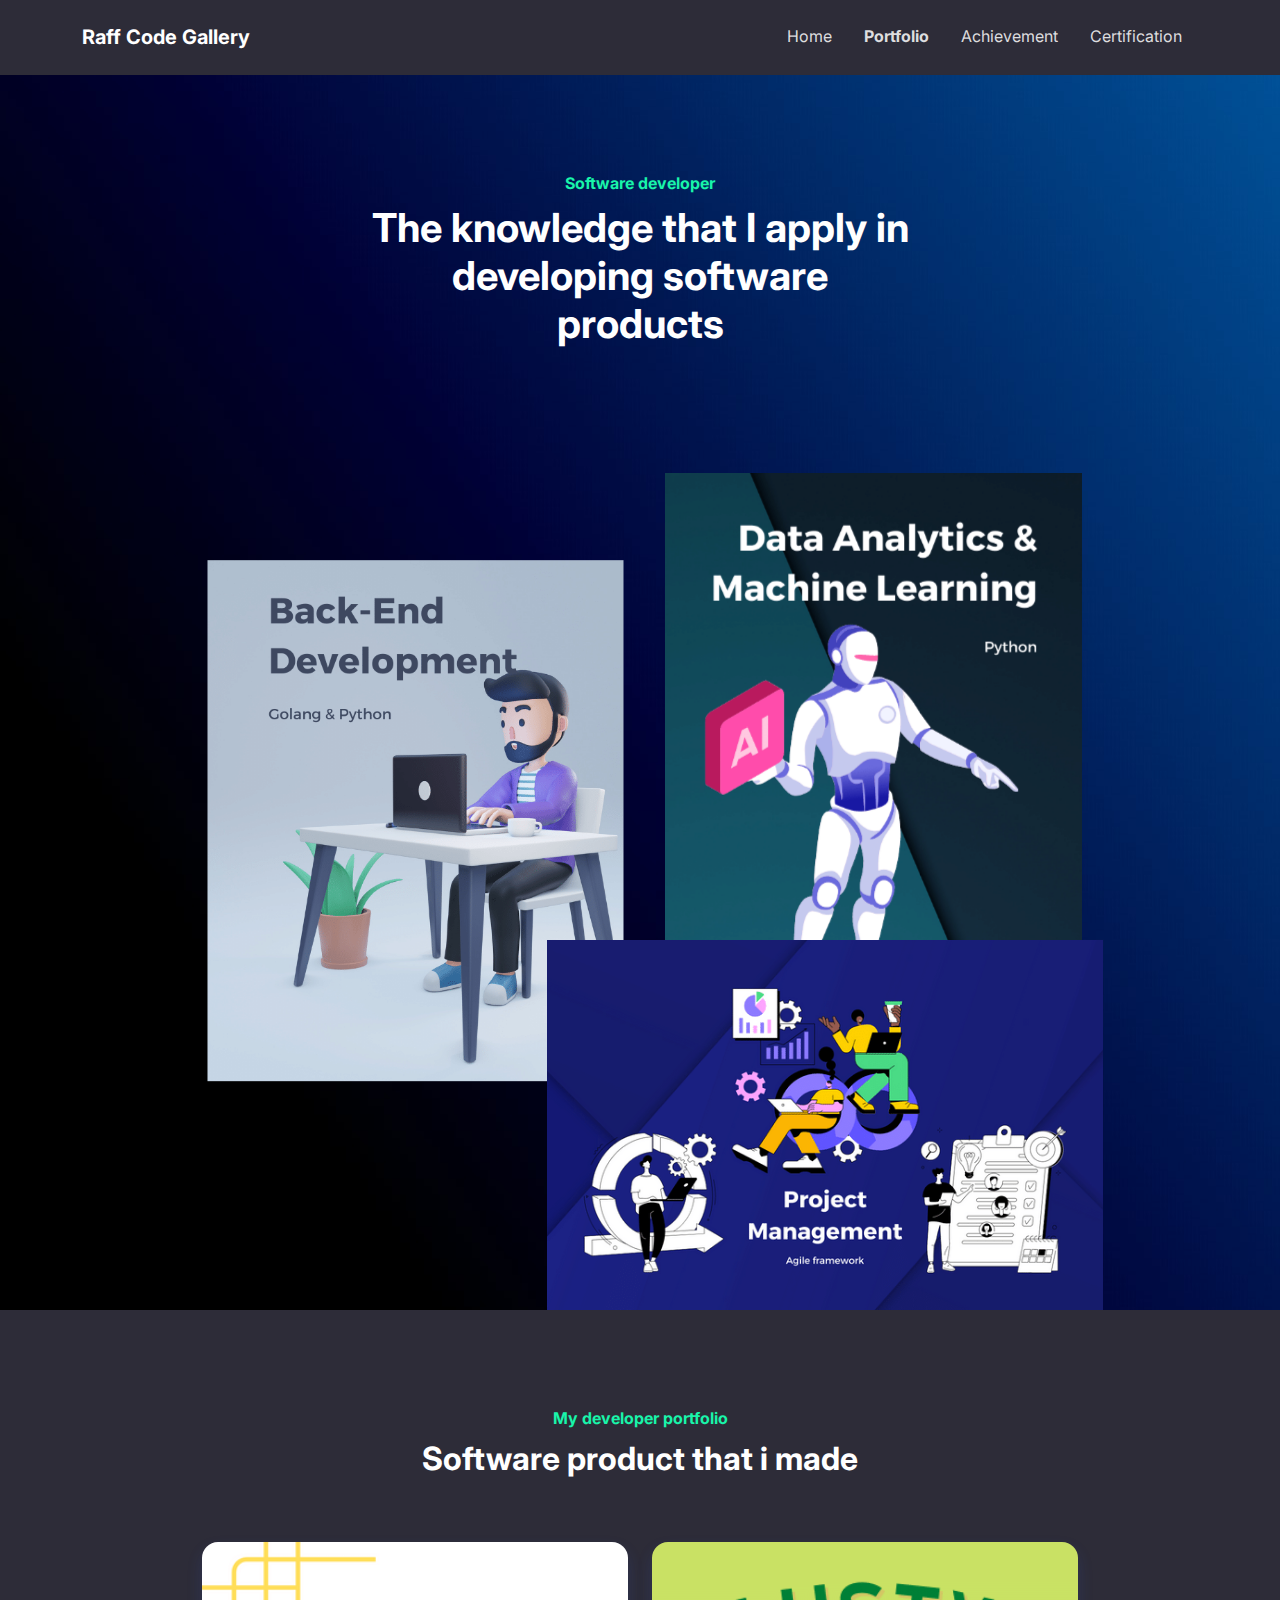
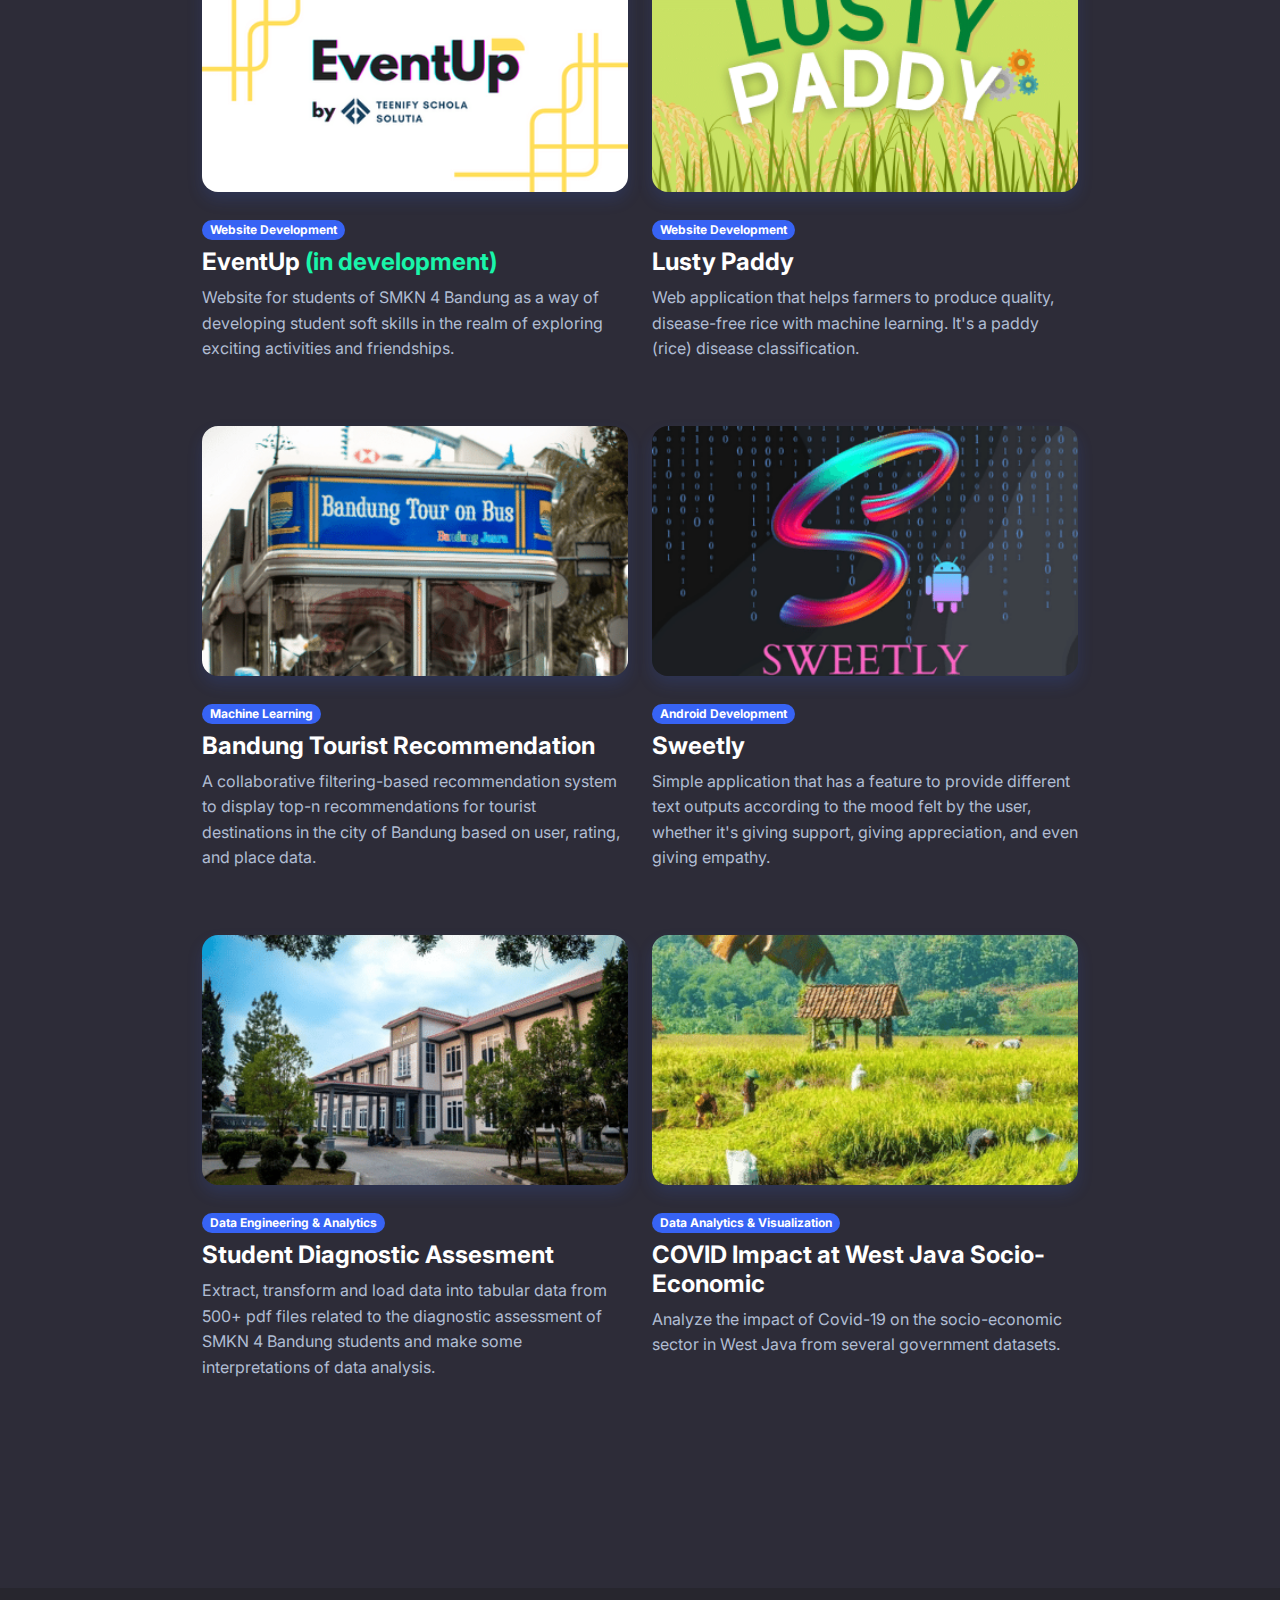
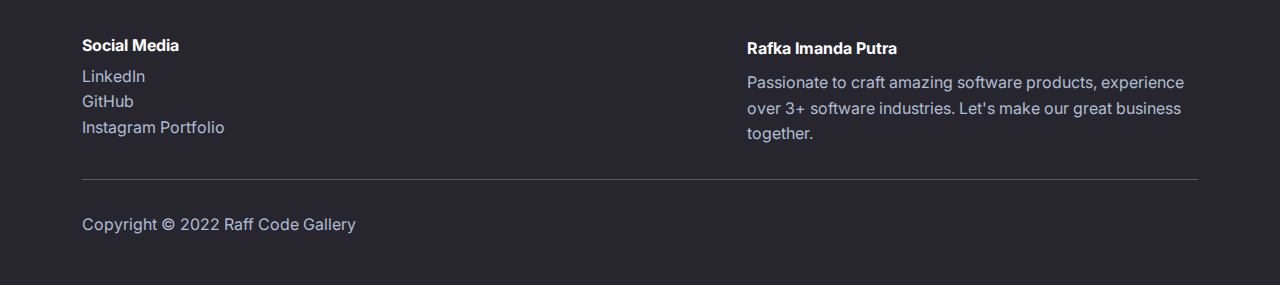
==== portfolio.html @ 907ae6d8 "updated version" ====
<!DOCTYPE html>
<html lang="en">

<head>
    <meta charset="utf-8">
    <meta name="viewport" content="width=device-width, initial-scale=1.0, shrink-to-fit=no">
    <title>Portfolio - Raff Code Gallery</title>
    <meta name="description" content="Rafka Imanda Putra portfolio website. Golang and Python Backend Developer. Has experience in 3 software companies and institutions in Indonesia.">
    <link rel="apple-touch-icon" type="image/png" sizes="180x180" href="/assets/img/apple-touch-icon.png">
    <link rel="icon" type="image/png" sizes="16x16" href="/assets/img/favicon-16x16.png">
    <link rel="icon" type="image/png" sizes="32x32" href="/assets/img/favicon-32x32.png">
    <link rel="icon" type="image/png" sizes="180x180" href="/assets/img/apple-touch-icon.png">
    <link rel="icon" type="image/png" sizes="192x192" href="/assets/img/android-chrome-192x192.png">
    <link rel="icon" type="image/png" sizes="512x512" href="/assets/img/android-chrome-512x512.png">
    <link rel="stylesheet" href="/assets/bootstrap/css/bootstrap.min.css">
    <link rel="manifest" href="/manifest.json">
    <link rel="stylesheet" href="https://fonts.googleapis.com/css?family=Inter:300italic,400italic,600italic,700italic,800italic,400,300,600,700,800&amp;display=swap">
    <link rel="stylesheet" href="/assets/css/untitled.css">
</head>

<body>
    <!-- Start: Navbar Centered Links -->
    <nav class="navbar navbar-dark navbar-expand-md sticky-top navbar-shrink py-3" id="mainNav">
        <div class="container"><a class="navbar-brand d-flex align-items-center" href="/">
            <span>Raff Code Gallery</span></a>
            <button data-bs-toggle="collapse" class="navbar-toggler" data-bs-target="#navcol-1"><span class="visually-hidden">Toggle navigation</span><span class="navbar-toggler-icon"></span></button>
            <div class="collapse navbar-collapse" id="navcol-1">
                <ul class="navbar-nav ms-auto">
                    <li class="nav-item"><a class="nav-link" href="/index.html">Home</a></li>
                    <li class="nav-item"><a class="nav-link active" href="/portfolio.html">Portfolio</a></li>
                    <li class="nav-item"><a class="nav-link" href="/achievements.html">Achievement</a></li>
                    <li class="nav-item"><a class="nav-link" href="/certification.html">Certification</a></li>
                </ul>
            </div>
        </div>
    </nav><!-- End: Navbar Centered Links -->
    <header class="bg-dark" id="bg-img">
        <!-- Start: Hero Clean Reverse -->
        <div class="container pt-4 pt-xl-5">
            <div class="row pt-5">
                <div class="col-md-8 col-xl-6 text-center text-md-start mx-auto">
                    <div class="text-center">
                        <p class="fw-bold text-success mb-2">Software developer</p>
                        <h1 class="fw-bold">The knowledge that I apply in developing software products</h1>
                    </div>
                </div>
                <div class="col-12 col-lg-10 mx-auto">
                    <div class="position-relative" style="display: flex;flex-wrap: wrap;justify-content: flex-end;">
                        <div style="position: relative;flex: 0 0 45%;transform: translate3d(-15%, 35%, 0);"><img class="img-fluid" data-bss-parallax="" data-bss-parallax-speed="0.8" src="/assets/img/portfolio/backend.png"></div>
                        <div style="position: relative;flex: 0 0 45%;transform: translate3d(-5%, 20%, 0);"><img class="img-fluid" data-bss-parallax="" data-bss-parallax-speed="0.4" src="/assets/img/portfolio/da-ml.png"></div>
                        <div style="position: relative;flex: 0 0 60%;transform: translate3d(0, 0%, 0);"><img class="img-fluid" data-bss-parallax="" data-bss-parallax-speed="0.25" src="/assets/img/portfolio/pm.png"></div>
                    </div>
                </div>
            </div>
        </div><!-- End: Hero Clean Reverse -->
    </header>
    <section class="py-5">
        <!-- Start: Projects Grid -->
        <div class="container py-5">
            <div class="row mb-5">
                <div class="col-md-8 col-xl-6 text-center mx-auto">
                    <p class="fw-bold text-success mb-2">My developer portfolio</p>
                    <h2 class="fw-bold">Software product that i made</h2>
                    <p class="text-muted w-lg-50"></p>
                </div>
            </div>
            <div class="row row-cols-1 row-cols-md-2 mx-auto" style="max-width: 900px;">
                <div class="col mb-4">
                    <div><a href="https://github.com/7ofuuu/eventUp-app" target="_blank"><img class="rounded img-fluid shadow w-100 fit-cover" src="/assets/img/portfolio/eventup.png" style="height: 250px;"></a>
                        <div class="py-4"><span class="badge bg-primary mb-2">Website Development</span>
                            <h4 class="fw-bold">EventUp <span class="text-success">(in development)</span></h4>
                            <p class="text-muted">Website for students of SMKN 4 Bandung as a way of developing student soft skills in the realm of exploring exciting activities and friendships.</p>
                        </div>
                    </div>
                </div>
                <div class="col mb-4">
                    <div><a href="https://github.com/rafka-imandaputra/Lusty-Paddy" target="_blank"><img class="rounded img-fluid shadow w-100 fit-cover" src="/assets/img/portfolio/lustyPaddy.png" style="height: 250px;"></a>
                        <div class="py-4"><span class="badge bg-primary mb-2">Website Development</span>
                            <h4 class="fw-bold">Lusty Paddy</h4>
                            <p class="text-muted">Web application that helps farmers to produce quality, disease-free rice with machine learning. It's a paddy (rice) disease classification.</p>
                        </div>
                    </div>
                </div>
                <div class="col mb-4">
                    <div><a href="https://github.com/rafka-imandaputra/Rafka-data-science-project-compilation/tree/main/Recommendation%20system" target="_blank"><img class="rounded img-fluid shadow w-100 fit-cover" src="/assets/img/portfolio/bandung.png" style="height: 250px;"></a>
                        <div class="py-4"><span class="badge bg-primary mb-2">Machine Learning</span>
                            <h4 class="fw-bold">Bandung Tourist Recommendation</h4>
                            <p class="text-muted"> A collaborative filtering-based recommendation system to display top-n recommendations for tourist destinations in the city of Bandung based on user, rating, and place data.</p>
                        </div>
                    </div>
                </div>
                <div class="col mb-4">
                    <div><a href="https://github.com/rafka-imandaputra/Sweetly-MoodBoosterGenerator" target="_blank"><img class="rounded img-fluid shadow w-100 fit-cover" src="/assets/img/portfolio/sweetly_logo.png" style="height: 250px;"></a>
                        <div class="py-4"><span class="badge bg-primary mb-2">Android Development</span>
                            <h4 class="fw-bold">Sweetly</h4>
                            <p class="text-muted">Simple application that has a feature to provide different text outputs according to the mood felt by the user, whether it's giving support, giving appreciation, and even giving empathy.</p>
                        </div>
                    </div>
                </div>
                <div class="col mb-4">
                    <div><a href="#"><img class="rounded img-fluid shadow w-100 fit-cover" src="/assets/img/portfolio/smkn4_bandung.png" style="height: 250px;"></a>
                        <div class="py-4"><span class="badge bg-primary mb-2">Data Engineering & Analytics</span>
                            <h4 class="fw-bold">Student Diagnostic Assesment</h4>
                            <p class="text-muted">Extract, transform and load data into tabular data from 500+ pdf files related to the diagnostic assessment of SMKN 4 Bandung students and make some interpretations of data analysis.</p>
                        </div>
                    </div>
                </div>
                <div class="col mb-4">
                    <div><a href="https://github.com/rafka-imandaputra/Rafka-data-science-project-compilation/tree/main/Covid-19%20Impact%20on%20West%20Java%20Socio-Economic%20Sector" target="_blank"><img class="rounded img-fluid shadow w-100 fit-cover" src="/assets/img/portfolio/west_java.png" style="height: 250px;"></a>
                        <div class="py-4"><span class="badge bg-primary mb-2">Data Analytics & Visualization</span>
                            <h4 class="fw-bold">COVID Impact at West Java Socio-Economic</h4>
                            <p class="text-muted">Analyze the impact of Covid-19 on the socio-economic sector in West Java from several government datasets.</p>
                        </div>
                    </div>
                </div>
            </div>
        </div><!-- End: Projects Grid -->
    </section>
    <!-- Start: Footer Multi Column -->
    <footer class="bg-dark mt-5">
        <div class="container py-4 py-lg-5">
            <div class="row justify-content-between">
                <!-- Start: Services -->
                <div class="col-sm-4 col-md-3 text-center text-lg-start d-flex flex-column item">
                    <h3 class="fs-6 fw-bold">Social Media</h3>
                    <ul class="list-unstyled">
                        <li><a href="https://www.linkedin.com/in/rafka-imanda-putra/" target="_blank">LinkedIn</a></li>
                        <li><a href="https://github.com/rafka-imandaputra" target="_blank">GitHub</a></li>
                        <li><a href="https://www.instagram.com/raff_codegallery/" target="_blank">Instagram Portfolio</a></li>
                    </ul>
                </div><!-- End: Services -->
                <!-- Start: Social Icons -->
                <div class="col-lg-5 text-center text-lg-start d-flex flex-column align-items-center order-first align-items-lg-start order-lg-last item social">
                    <div class="fw-bold d-flex align-items-center mb-2">
                        </span><span>Rafka Imanda Putra</span></div>
                    <p class="text-muted copyright">Passionate to craft amazing software products, experience over 3+ software industries. Let's make our great business together.</p>
                </div><!-- End: Social Icons -->
            </div>
            <hr>
            <div class="text-muted d-flex justify-content-between align-items-center pt-3">
                <p class="mb-0">Copyright © 2022 Raff Code Gallery</p>

            </div>
        </div>
    </footer><!-- End: Footer Multi Column -->
    <script src="https://cdnjs.cloudflare.com/ajax/libs/jquery/3.6.0/jquery.min.js"></script>
    <script src="https://cdn.jsdelivr.net/npm/bootstrap@5.2.0/dist/js/bootstrap.bundle.min.js"></script>
    <script src="/assets/js/bold-and-dark.js"></script>
</body>

</html>
---- assets/css/untitled.css ----
@media screen and (prefers-reduced-motion: no-preference) {
  html {
    scroll-behavior: smooth;
  }
}


#bg-img {
  background: url("/assets/img/main/gradienta-bKESVqfxass-unsplash.jpg");
}

#bg-img2 {
  background: url("/assets/img/main/gradienta-bKESVqfxass-unsplash.jpg");
}
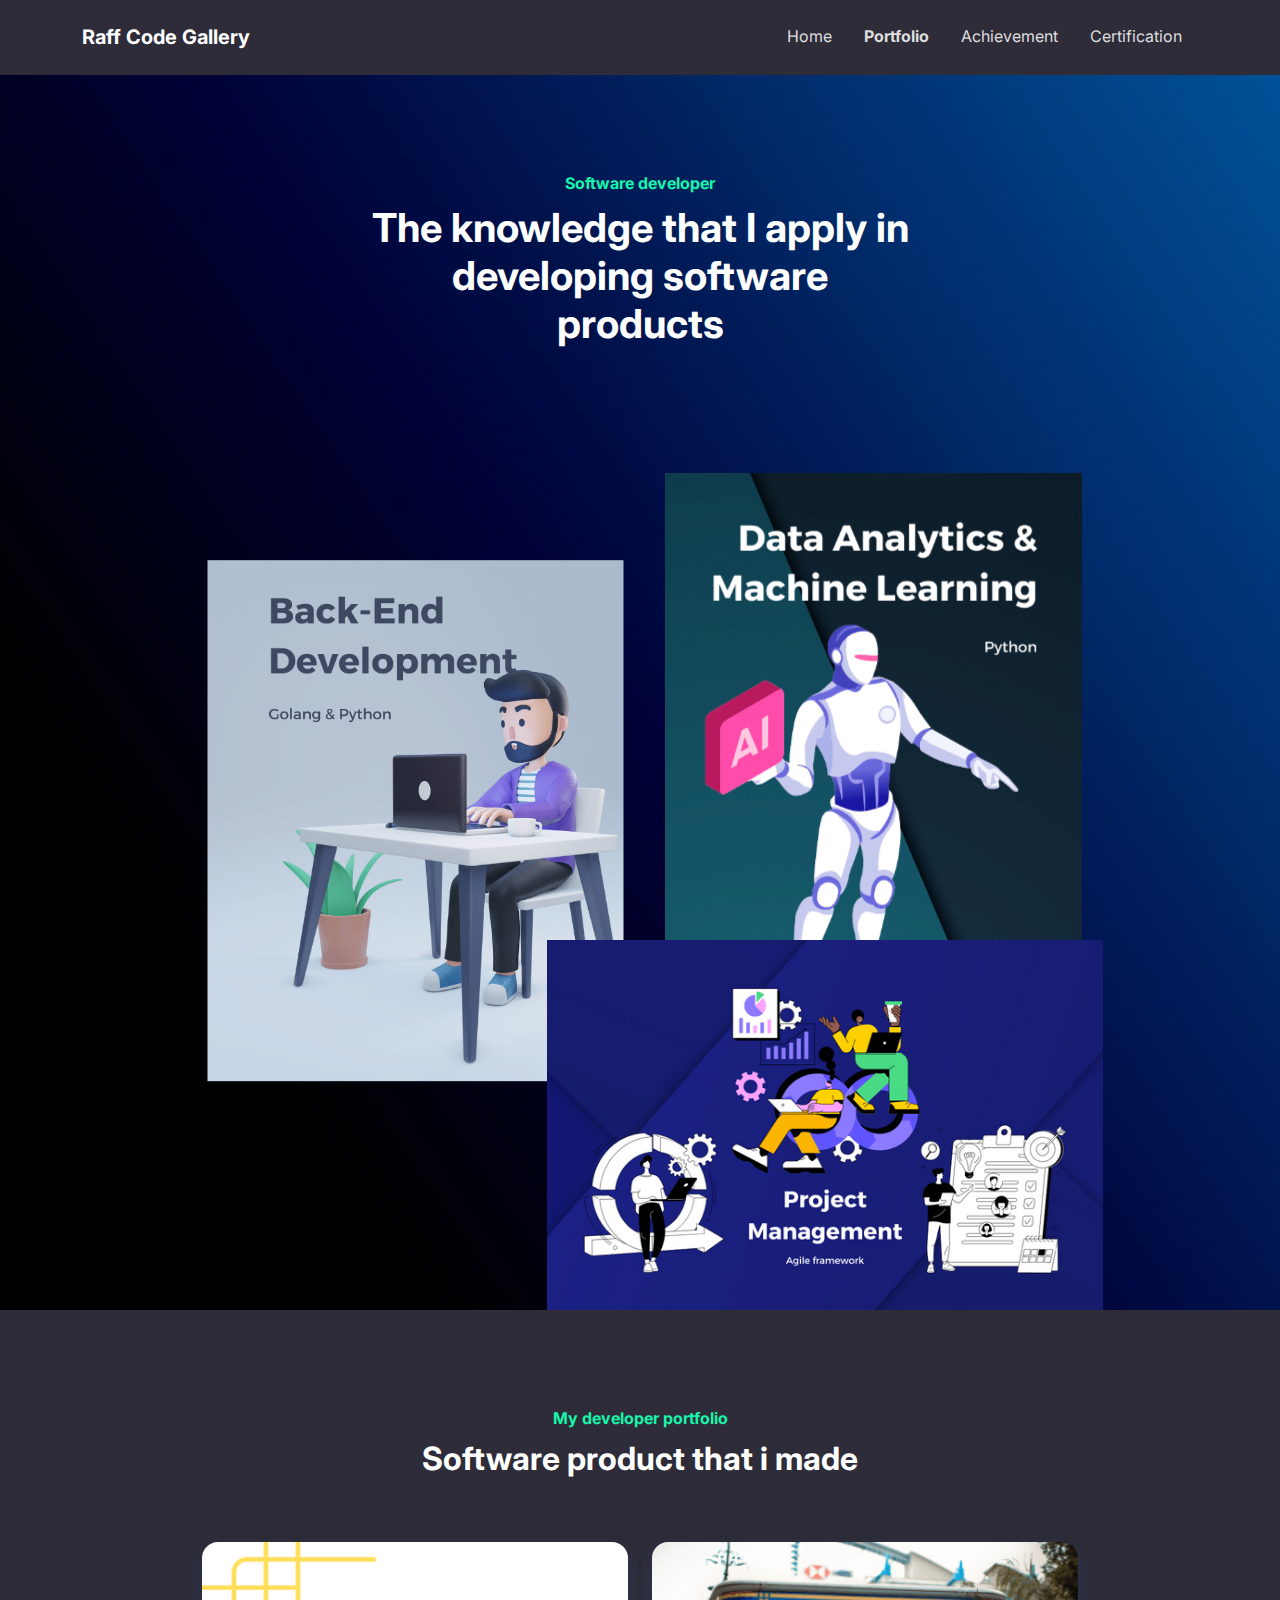
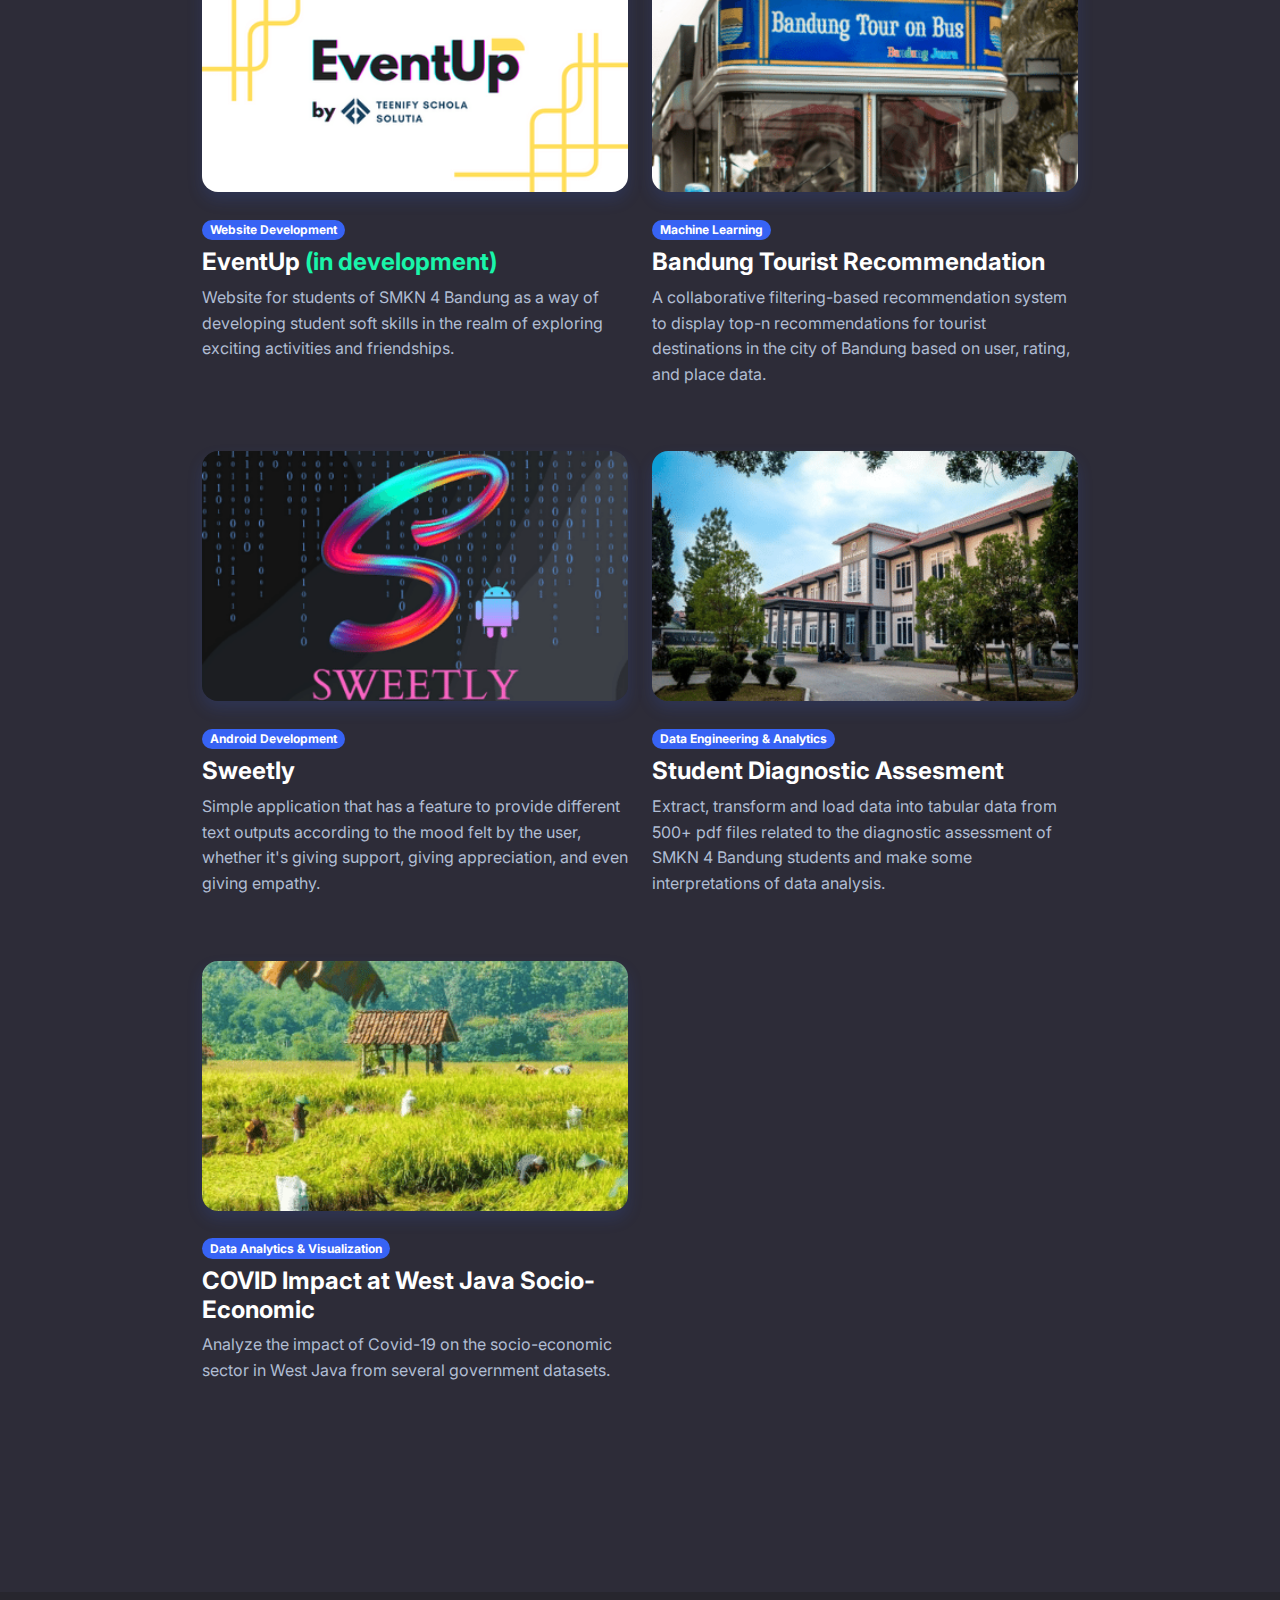
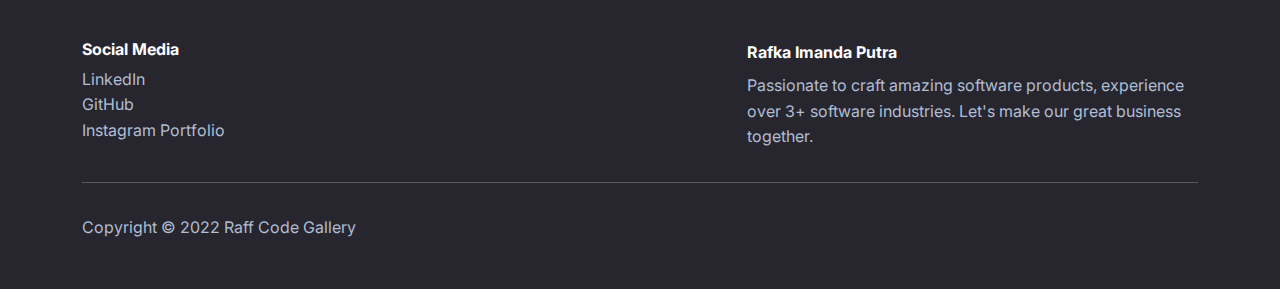
==== commit 230d4e4e: "Update portfolio.html" ====
--- a/portfolio.html
+++ b/portfolio.html
@@ -73,14 +73,14 @@
                         </div>
                     </div>
                 </div>
-                <div class="col mb-4">
+<!--                 <div class="col mb-4">
                     <div><a href="https://github.com/rafka-imandaputra/Lusty-Paddy" target="_blank"><img class="rounded img-fluid shadow w-100 fit-cover" src="/assets/img/portfolio/lustyPaddy.png" style="height: 250px;"></a>
                         <div class="py-4"><span class="badge bg-primary mb-2">Website Development</span>
                             <h4 class="fw-bold">Lusty Paddy</h4>
                             <p class="text-muted">Web application that helps farmers to produce quality, disease-free rice with machine learning. It's a paddy (rice) disease classification.</p>
                         </div>
                     </div>
-                </div>
+                </div> -->
                 <div class="col mb-4">
                     <div><a href="https://github.com/rafka-imandaputra/Rafka-data-science-project-compilation/tree/main/Recommendation%20system" target="_blank"><img class="rounded img-fluid shadow w-100 fit-cover" src="/assets/img/portfolio/bandung.png" style="height: 250px;"></a>
                         <div class="py-4"><span class="badge bg-primary mb-2">Machine Learning</span>
@@ -148,4 +148,4 @@
     <script src="/assets/js/bold-and-dark.js"></script>
 </body>
 
-</html>+</html>
